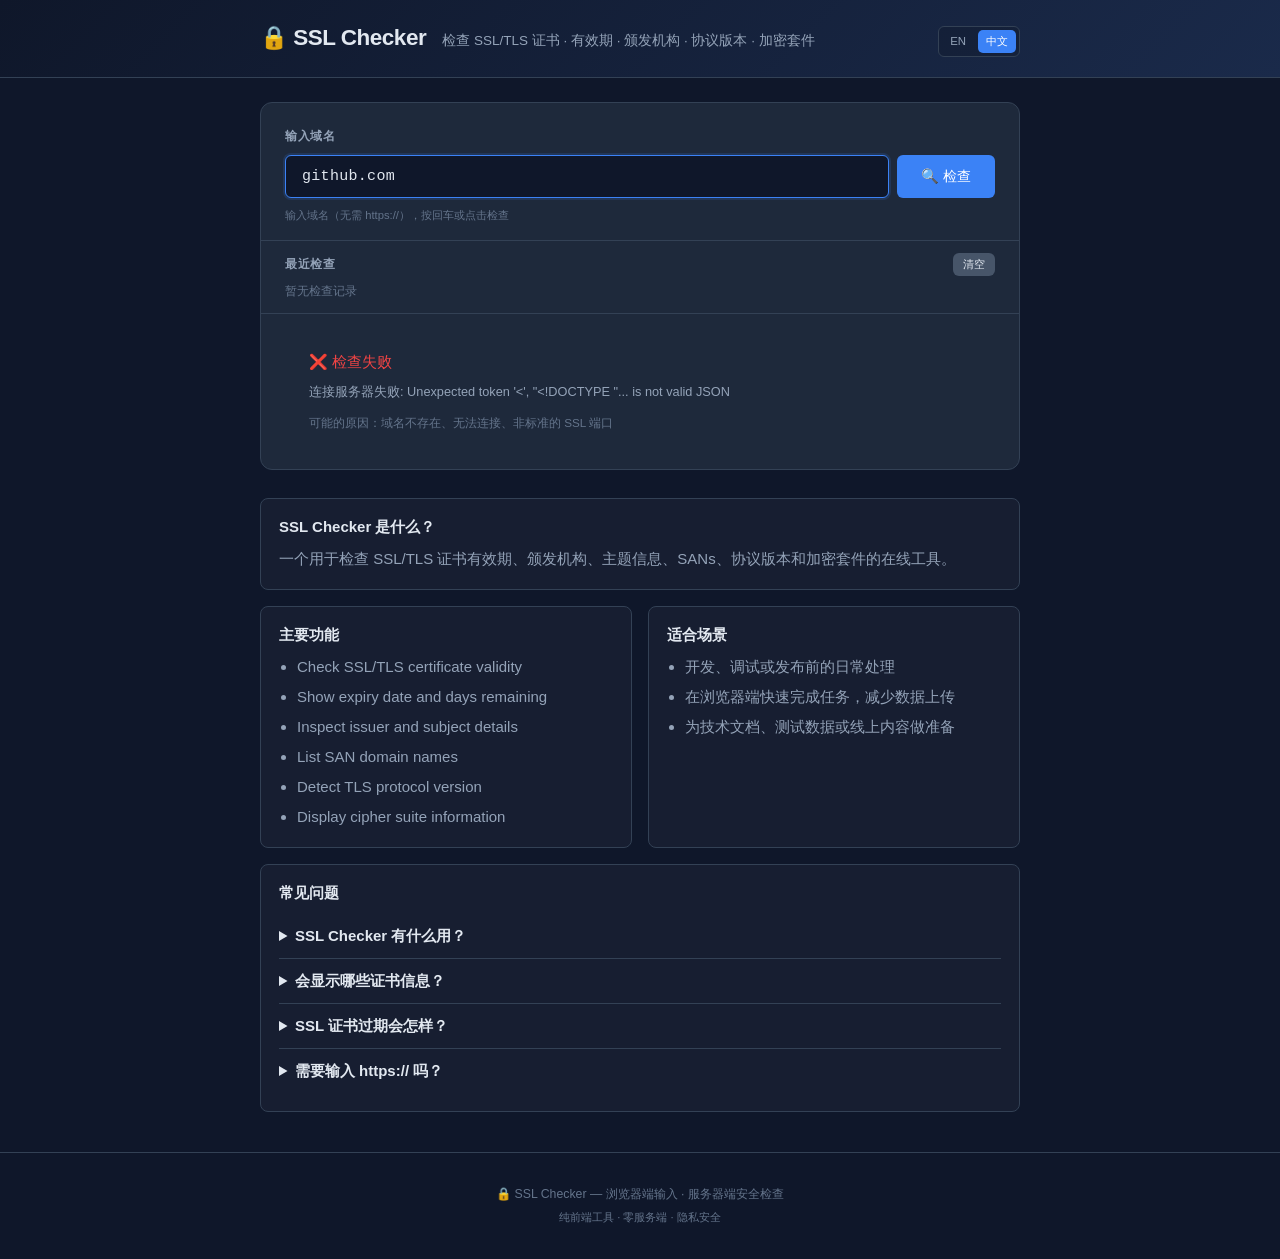
==== zh/index.html @ 9c256c3c "Fix Vercel static routing" ====
<!DOCTYPE html>
<html lang="zh-CN">
<head>
  <meta charset="UTF-8">
  <meta name="viewport" content="width=device-width, initial-scale=1.0">
  <title>SSL Checker - SSL证书检查在线工具 | 域名HTTPS证书验证</title>
  <meta name="description" content="免费在线SSL证书检查工具。检查域名SSL/TLS证书有效期、颁发机构、主题信息、SANs、协议版本、加密套件。浏览器端输入，服务器端安全检查。">
  <meta name="keywords" content="ssl checker, ssl certificate checker, tls check, https check, ssl证书检查, 证书有效期, 域名证书验证">
  <meta name="author" content="Dudu Tools">
  <meta name="robots" content="index, follow">
  <link rel="canonical" href="https://ssl-checker.vercel.app/zh/">
  <link rel="alternate" hreflang="en" href="https://ssl-checker.vercel.app/">
  <link rel="alternate" hreflang="zh-CN" href="https://ssl-checker.vercel.app/zh/">
  <link rel="alternate" hreflang="x-default" href="https://ssl-checker.vercel.app/">
<!-- Open Graph -->
  <meta property="og:type" content="website">
  <meta property="og:title" content="SSL Checker - SSL证书检查在线工具">
  <meta property="og:description" content="免费在线SSL证书检查工具。检查域名SSL/TLS证书有效期、颁发机构、SANs、协议版本。">
  <meta property="og:url" content="https://ssl-checker.vercel.app/zh/">
  <meta property="og:site_name" content="SSL Checker">
  <meta property="og:locale" content="zh_CN">

  <!-- Twitter Card -->
  <meta name="twitter:card" content="summary">
  <meta name="twitter:title" content="SSL Checker - SSL证书检查在线工具">
  <meta name="twitter:description" content="免费在线SSL证书检查工具。检查证书有效期、颁发机构、SANs、协议版本。">

<link rel="stylesheet" href="../css/style.css">
  <script type="application/ld+json">
{
  "@context": "https://schema.org",
  "@type": "WebApplication",
  "name": "SSL Checker",
  "description": "免费在线SSL证书检查工具。检查域名SSL/TLS证书有效期、颁发机构、主题信息、SANs、协议版本、加密套件。浏览器端输入，服务器端安全检查。",
  "url": "https://ssl-checker.vercel.app/zh/",
  "inLanguage": "zh-CN",
  "applicationCategory": "DeveloperApplication",
  "operatingSystem": "All",
  "browserRequirements": "Requires JavaScript",
  "isAccessibleForFree": true,
  "offers": {
    "@type": "Offer",
    "price": "0",
    "priceCurrency": "USD"
  },
  "featureList": [
    "Check SSL/TLS certificate validity",
    "Show expiry date and days remaining",
    "Inspect issuer and subject details",
    "List SAN domain names",
    "Detect TLS protocol version",
    "Display cipher suite information"
  ],
  "publisher": {
    "@type": "Organization",
    "name": "Dudu Tools"
  }
}
  </script>
  <script type="application/ld+json">
{
  "@context": "https://schema.org",
  "@type": "FAQPage",
  "inLanguage": "zh-CN",
  "mainEntity": [
    {
      "@type": "Question",
      "name": "SSL Checker 有什么用？",
      "acceptedAnswer": {
        "@type": "Answer",
        "text": "它可以检查证书是否有效、何时过期、由谁颁发以及覆盖哪些域名。"
      }
    },
    {
      "@type": "Question",
      "name": "会显示哪些证书信息？",
      "acceptedAnswer": {
        "@type": "Answer",
        "text": "可显示有效期、颁发机构、主题、SANs、TLS 协议、加密套件、签名算法、公钥位数和指纹等。"
      }
    },
    {
      "@type": "Question",
      "name": "SSL 证书过期会怎样？",
      "acceptedAnswer": {
        "@type": "Answer",
        "text": "浏览器会显示安全警告，用户可能无法正常访问网站，也会影响信任度。"
      }
    },
    {
      "@type": "Question",
      "name": "需要输入 https:// 吗？",
      "acceptedAnswer": {
        "@type": "Answer",
        "text": "不需要，输入 example.com 这样的域名即可。"
      }
    }
  ]
}
  </script>
</head>
<body>
  <header class="header">
    <div class="container">
      <div class="header-inner">
        <h1 class="logo">🔒 SSL Checker</h1>
        <p class="tagline">检查 SSL/TLS 证书 · 有效期 · 颁发机构 · 协议版本 · 加密套件</p>
        <nav class="language-switcher" aria-label="Language"><a class="" href="../" lang="en">EN</a><a class="active" href="./" lang="zh-CN">中文</a></nav>
      </div>
    </div>
  </header>

  <main class="main container">
    <div class="card">
      <!-- Input -->
      <div class="input-section">
        <label for="domain-input" class="input-label">输入域名</label>
        <div class="input-row">
          <input type="text" id="domain-input" class="domain-input" placeholder="example.com" spellcheck="false" value="github.com" autofocus>
          <button class="btn btn-primary btn-lg" onclick="checkSSL()">🔍 检查</button>
        </div>
        <div class="input-hint">输入域名（无需 https://），按回车或点击检查</div>
      </div>

      <!-- History -->
      <div class="history-section" id="history-section">
        <div class="history-header">
          <span>最近检查</span>
          <button class="btn btn-sm" onclick="clearHistory()">清空</button>
        </div>
        <div id="history-list" class="history-list"></div>
      </div>

      <!-- Loading -->
      <div id="loading-section" class="loading-section" style="display:none">
        <div class="spinner"></div>
        <p>正在检查 <span id="checking-domain" class="checking-domain"></span> 的 SSL 证书...</p>
        <p class="loading-hint">正在建立 TLS 连接 · 获取证书信息</p>
      </div>

      <!-- Result -->
      <div id="result-section" class="result-section" style="display:none"></div>
    </div>
    <section class="seo-content" aria-label="工具说明和常见问题">
      <div class="seo-block">
        <h2>SSL Checker 是什么？</h2>
        <p>一个用于检查 SSL/TLS 证书有效期、颁发机构、主题信息、SANs、协议版本和加密套件的在线工具。</p>
      </div>
      <div class="seo-grid">
        <div class="seo-block">
          <h2>主要功能</h2>
          <ul><li>Check SSL/TLS certificate validity</li><li>Show expiry date and days remaining</li><li>Inspect issuer and subject details</li><li>List SAN domain names</li><li>Detect TLS protocol version</li><li>Display cipher suite information</li></ul>
        </div>
        <div class="seo-block">
          <h2>适合场景</h2>
          <ul><li>开发、调试或发布前的日常处理</li><li>在浏览器端快速完成任务，减少数据上传</li><li>为技术文档、测试数据或线上内容做准备</li></ul>
        </div>
      </div>
      <div class="seo-block faq-list">
        <h2>常见问题</h2>
        <details><summary>SSL Checker 有什么用？</summary><p>它可以检查证书是否有效、何时过期、由谁颁发以及覆盖哪些域名。</p></details>
        <details><summary>会显示哪些证书信息？</summary><p>可显示有效期、颁发机构、主题、SANs、TLS 协议、加密套件、签名算法、公钥位数和指纹等。</p></details>
        <details><summary>SSL 证书过期会怎样？</summary><p>浏览器会显示安全警告，用户可能无法正常访问网站，也会影响信任度。</p></details>
        <details><summary>需要输入 https:// 吗？</summary><p>不需要，输入 example.com 这样的域名即可。</p></details>
      </div>
    </section>
  </main>

  <footer class="footer">
    <div class="container">
      <p>🔒 SSL Checker — 浏览器端输入 · 服务器端安全检查</p>
      <p class="footer-small">纯前端工具 · 零服务端 · 隐私安全</p>
    </div>
  </footer>

  <script src="../js/app.js"></script>
</body>
</html>
---- css/style.css ----
*,*::before,*::after{box-sizing:border-box;margin:0;padding:0}
:root{--bg:#0f172a;--bg-card:#1e293b;--bg-input:#0f172a;--border:#334155;--border-focus:#3b82f6;--text:#e2e8f0;--text-muted:#94a3b8;--text-dim:#64748b;--primary:#3b82f6;--primary-hover:#2563eb;--secondary:#475569;--secondary-hover:#64748b;--success:#22c55e;--error:#ef4444;--warning:#f59e0b;--radius:12px;--radius-sm:8px;--radius-xs:6px;--font-mono:'SF Mono','Fira Code','Cascadia Code','JetBrains Mono',monospace;--font-ui:-apple-system,BlinkMacSystemFont,'Segoe UI',Roboto,sans-serif}
html{font-size:15px}
body{font-family:var(--font-ui);background:var(--bg);color:var(--text);min-height:100vh;line-height:1.6}
.container{max-width:800px;margin:0 auto;padding:0 20px}

.header{border-bottom:1px solid var(--border);padding:20px 0;background:linear-gradient(135deg,#0f172a 0%,#1a2a4a 100%)}
.header-inner{display:flex;align-items:baseline;gap:16px;flex-wrap:wrap}
.logo{font-size:1.5rem;font-weight:700;color:var(--text);letter-spacing:-.5px}
.tagline{color:var(--text-muted);font-size:.9rem}

.card{margin-top:24px;background:var(--bg-card);border:1px solid var(--border);border-radius:var(--radius);overflow:hidden}

/* Input */
.input-section{padding:24px 24px 16px;display:flex;flex-direction:column;gap:8px;border-bottom:1px solid var(--border)}
.input-label{font-size:.82rem;font-weight:600;color:var(--text-muted);text-transform:uppercase;letter-spacing:.5px}
.input-row{display:flex;gap:8px}
.domain-input{flex:1;padding:12px 16px;background:var(--bg-input);color:var(--text);border:1px solid var(--border);border-radius:var(--radius-xs);font-family:var(--font-mono);font-size:1rem;outline:none;transition:border-color .15s;letter-spacing:.3px}
.domain-input:focus{border-color:var(--border-focus);box-shadow:0 0 0 2px rgba(59,130,246,.15)}
.domain-input::placeholder{color:var(--text-dim);letter-spacing:0}
.input-hint{font-size:.75rem;color:var(--text-dim)}

/* History */
.history-section{padding:12px 24px;border-bottom:1px solid var(--border)}
.history-header{display:flex;justify-content:space-between;align-items:center;font-size:.78rem;color:var(--text-muted);font-weight:600;text-transform:uppercase;letter-spacing:.5px;margin-bottom:6px}
.history-list{display:flex;flex-wrap:wrap;gap:6px}
.history-item{padding:4px 12px;border:1px solid var(--border);border-radius:16px;font-size:.78rem;color:var(--text);cursor:pointer;transition:all .12s;font-family:var(--font-mono)}
.history-item:hover{border-color:var(--primary);color:var(--primary);background:rgba(59,130,246,.08)}

/* Loading */
.loading-section{padding:40px 24px;text-align:center}
.spinner{width:32px;height:32px;border:3px solid var(--border);border-top-color:var(--primary);border-radius:50%;animation:spin .8s linear infinite;margin:0 auto 16px}
@keyframes spin{to{transform:rotate(360deg)}}
.checking-domain{color:var(--primary);font-family:var(--font-mono);font-weight:600}
.loading-hint{font-size:.78rem;color:var(--text-dim);margin-top:4px}

/* Result */
.result-section{padding:20px 24px;display:flex;flex-direction:column;gap:16px}

.result-header{display:flex;align-items:center;gap:12px;flex-wrap:wrap;padding-bottom:12px;border-bottom:1px solid var(--border)}
.status-badge{padding:6px 16px;border-radius:20px;font-size:.85rem;font-weight:600}
.valid-badge{background:rgba(34,197,94,.15);color:var(--success);border:1px solid rgba(34,197,94,.3)}
.expired-badge{background:rgba(239,68,68,.15);color:var(--error);border:1px solid rgba(239,68,68,.3)}
.warning-badge{background:rgba(245,158,11,.15);color:var(--warning);border:1px solid rgba(245,158,11,.3)}
.error-badge{background:rgba(239,68,68,.1);color:var(--error);border:1px solid rgba(239,68,68,.2)}
.domain-display{font-family:var(--font-mono);font-size:1.1rem;font-weight:600}
.response-time{font-size:.78rem;color:var(--text-dim);margin-left:auto}

.detail-grid{display:grid;grid-template-columns:1fr 1fr;gap:6px}
@media(max-width:600px){.detail-grid{grid-template-columns:1fr}}
.detail-item{display:flex;flex-direction:column;padding:8px 12px;background:var(--bg-input);border:1px solid var(--border);border-radius:var(--radius-xs)}
.detail-label{font-size:.7rem;color:var(--text-dim);text-transform:uppercase;letter-spacing:.5px;margin-bottom:2px}
.detail-value{font-family:var(--font-mono);font-size:.82rem;color:var(--text);word-break:break-all}
.detail-value.expired{color:var(--error)}

.section-title{font-size:.82rem;font-weight:600;color:var(--text-muted);text-transform:uppercase;letter-spacing:.5px;margin-bottom:8px;padding-top:4px}

.san-list{display:flex;flex-wrap:wrap;gap:4px}
.san-tag{padding:2px 10px;border:1px solid var(--border);border-radius:12px;font-family:var(--font-mono);font-size:.75rem;color:var(--text-muted);background:var(--bg-input)}

.error-section{padding:16px 24px;color:var(--error);font-size:.9rem}

/* Buttons */
.btn{display:inline-flex;align-items:center;gap:6px;padding:7px 14px;border:none;border-radius:var(--radius-xs);font-size:.82rem;font-family:var(--font-ui);font-weight:500;cursor:pointer;transition:all .15s;white-space:nowrap}
.btn-primary{background:var(--primary);color:#fff}
.btn-primary:hover{background:var(--primary-hover)}
.btn-lg{padding:12px 24px;font-size:.95rem}
.btn-sm{padding:4px 10px;font-size:.76rem;background:var(--secondary);color:#e2e8f0}
.btn-sm:hover{background:var(--secondary-hover)}

/* Toast */
.toast{position:fixed;bottom:24px;left:50%;transform:translateX(-50%);padding:10px 24px;border-radius:var(--radius);background:var(--bg-card);border:1px solid var(--border);color:var(--text);font-size:.85rem;box-shadow:0 4px 20px rgba(0,0,0,.3);z-index:100;animation:toastIn .3s ease}
@keyframes toastIn{from{opacity:0;transform:translateX(-50%) translateY(10px)}to{opacity:1;transform:translateX(-50%) translateY(0)}}

.footer{text-align:center;padding:32px 0;margin-top:40px;border-top:1px solid var(--border);color:var(--text-dim);font-size:.82rem}
.footer-small{margin-top:4px;font-size:.75rem}
/* === SEO / GEO Content === */
.language-switcher { margin-left: auto; display: inline-flex; gap: 4px; padding: 3px; border: 1px solid var(--border); border-radius: var(--radius-xs); background: rgba(15,23,42,0.35); }
.language-switcher a { color: var(--text-muted); text-decoration: none; font-size: 0.76rem; line-height: 1; padding: 6px 8px; border-radius: 5px; }
.language-switcher a:hover, .language-switcher a.active { color: #fff; background: var(--primary); }
.seo-content { margin-top: 28px; display: flex; flex-direction: column; gap: 16px; color: var(--text-muted); }
.seo-grid { display: grid; grid-template-columns: repeat(2, minmax(0, 1fr)); gap: 16px; }
.seo-block { background: rgba(255,255,255,0.03); border: 1px solid var(--border); border-radius: var(--radius-sm); padding: 18px; }
.seo-block h2 { color: var(--text); font-size: 1rem; line-height: 1.35; margin: 0 0 10px; letter-spacing: 0; }
.seo-block p { margin: 0; }
.seo-block ul { margin: 0; padding-left: 18px; }
.seo-block li + li { margin-top: 6px; }
.faq-list details { border-top: 1px solid var(--border); padding: 10px 0; }
.faq-list details:first-of-type { border-top: 0; }
.faq-list summary { color: var(--text); cursor: pointer; font-weight: 600; }
.faq-list details p { margin-top: 8px; }
@media (max-width: 720px) { .language-switcher { margin-left: 0; } .seo-grid { grid-template-columns: 1fr; } }
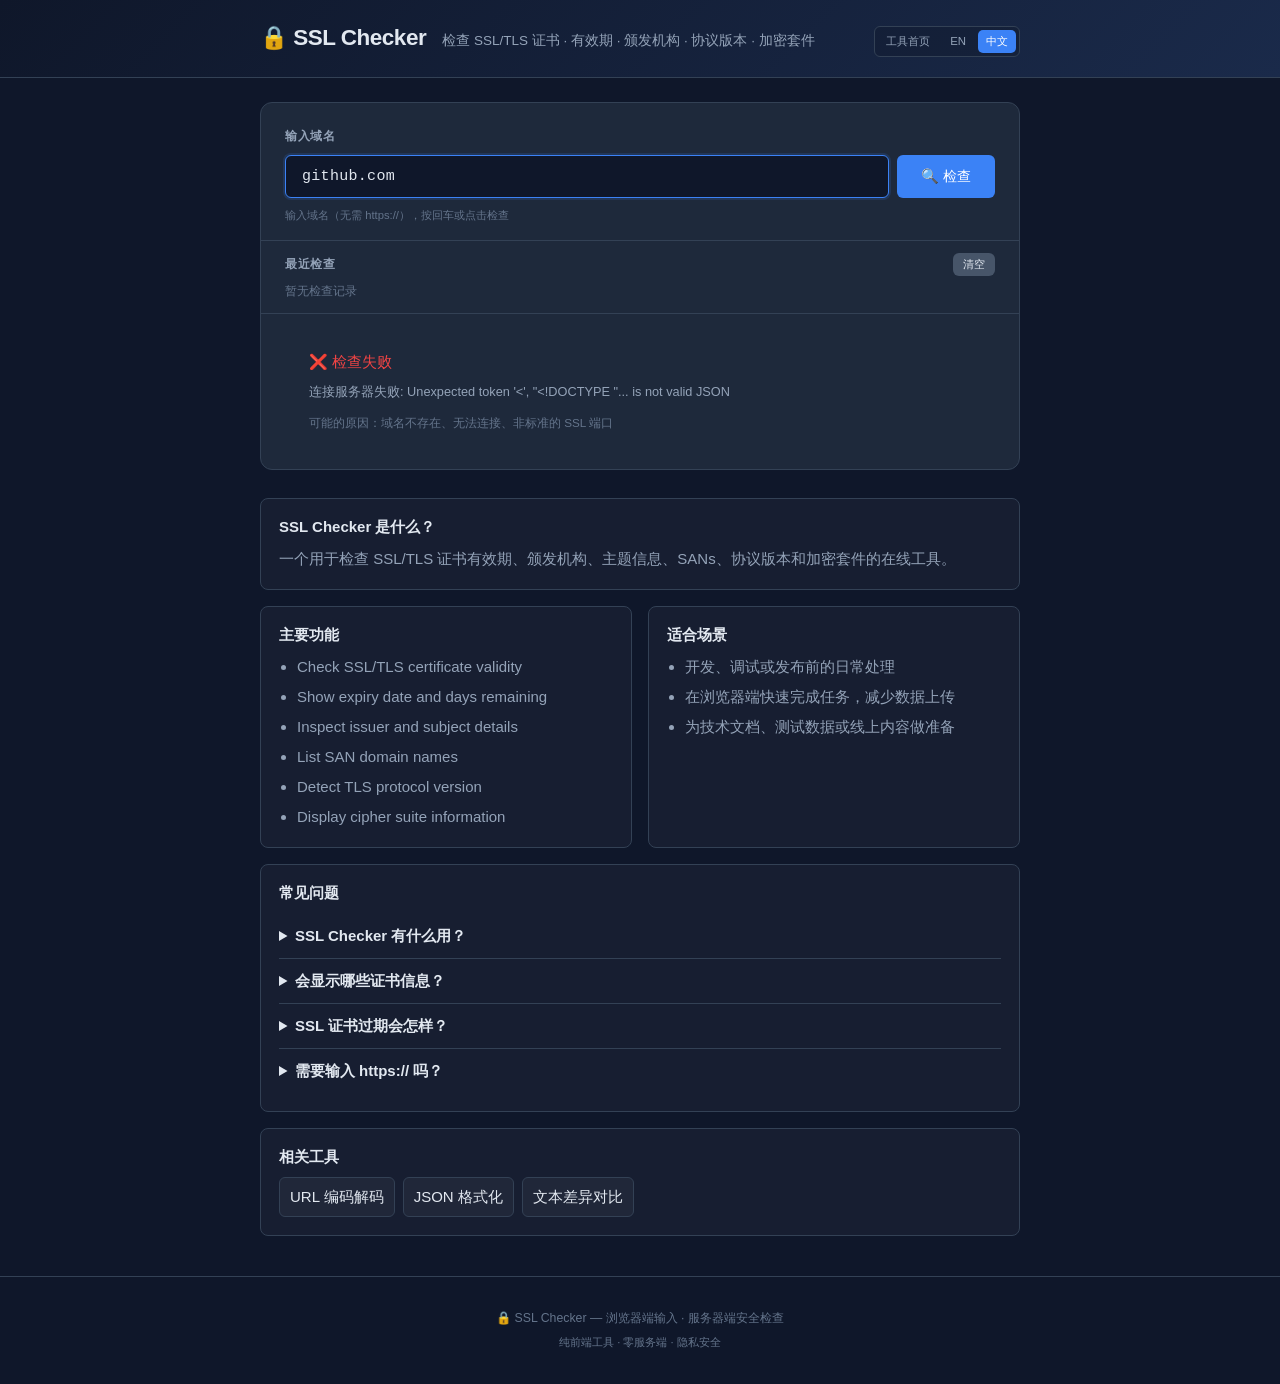
==== commit bd4a408a: "Improve SEO metadata and internal links" ====
--- a/zh/index.html
+++ b/zh/index.html
@@ -6,17 +6,17 @@
   <title>SSL Checker - SSL证书检查在线工具 | 域名HTTPS证书验证</title>
   <meta name="description" content="免费在线SSL证书检查工具。检查域名SSL/TLS证书有效期、颁发机构、主题信息、SANs、协议版本、加密套件。浏览器端输入，服务器端安全检查。">
   <meta name="keywords" content="ssl checker, ssl certificate checker, tls check, https check, ssl证书检查, 证书有效期, 域名证书验证">
-  <meta name="author" content="Dudu Tools">
+  <meta name="author" content="ToolkitBox">
   <meta name="robots" content="index, follow">
-  <link rel="canonical" href="https://ssl-checker.vercel.app/zh/">
-  <link rel="alternate" hreflang="en" href="https://ssl-checker.vercel.app/">
-  <link rel="alternate" hreflang="zh-CN" href="https://ssl-checker.vercel.app/zh/">
-  <link rel="alternate" hreflang="x-default" href="https://ssl-checker.vercel.app/">
+  <link rel="canonical" href="https://ssl.toolkitbox.org/zh/">
+  <link rel="alternate" hreflang="en" href="https://ssl.toolkitbox.org/">
+  <link rel="alternate" hreflang="zh-CN" href="https://ssl.toolkitbox.org/zh/">
+  <link rel="alternate" hreflang="x-default" href="https://ssl.toolkitbox.org/">
 <!-- Open Graph -->
   <meta property="og:type" content="website">
   <meta property="og:title" content="SSL Checker - SSL证书检查在线工具">
   <meta property="og:description" content="免费在线SSL证书检查工具。检查域名SSL/TLS证书有效期、颁发机构、SANs、协议版本。">
-  <meta property="og:url" content="https://ssl-checker.vercel.app/zh/">
+  <meta property="og:url" content="https://ssl.toolkitbox.org/zh/">
   <meta property="og:site_name" content="SSL Checker">
   <meta property="og:locale" content="zh_CN">
 
@@ -29,10 +29,10 @@
   <script type="application/ld+json">
 {
   "@context": "https://schema.org",
-  "@type": "WebApplication",
+  "@type": "SoftwareApplication",
   "name": "SSL Checker",
   "description": "免费在线SSL证书检查工具。检查域名SSL/TLS证书有效期、颁发机构、主题信息、SANs、协议版本、加密套件。浏览器端输入，服务器端安全检查。",
-  "url": "https://ssl-checker.vercel.app/zh/",
+  "url": "https://ssl.toolkitbox.org/zh/",
   "inLanguage": "zh-CN",
   "applicationCategory": "DeveloperApplication",
   "operatingSystem": "All",
@@ -53,7 +53,7 @@
   ],
   "publisher": {
     "@type": "Organization",
-    "name": "Dudu Tools"
+    "name": "ToolkitBox"
   }
 }
   </script>
@@ -105,7 +105,7 @@
       <div class="header-inner">
         <h1 class="logo">🔒 SSL Checker</h1>
         <p class="tagline">检查 SSL/TLS 证书 · 有效期 · 颁发机构 · 协议版本 · 加密套件</p>
-        <nav class="language-switcher" aria-label="Language"><a class="" href="../" lang="en">EN</a><a class="active" href="./" lang="zh-CN">中文</a></nav>
+        <nav class="language-switcher" aria-label="Language"><a class="home-link" href="https://toolkitbox.org/zh/">工具首页</a><a class="" href="../" lang="en">EN</a><a class="active" href="./" lang="zh-CN">中文</a></nav>
       </div>
     </div>
   </header>
@@ -163,6 +163,10 @@
         <details><summary>SSL 证书过期会怎样？</summary><p>浏览器会显示安全警告，用户可能无法正常访问网站，也会影响信任度。</p></details>
         <details><summary>需要输入 https:// 吗？</summary><p>不需要，输入 example.com 这样的域名即可。</p></details>
       </div>
+      <div class="seo-block related-tools">
+        <h2>相关工具</h2>
+        <div class="related-links"><a href="https://url.toolkitbox.org/zh/">URL 编码解码</a><a href="https://json.toolkitbox.org/zh/">JSON 格式化</a><a href="https://diff.toolkitbox.org/zh/">文本差异对比</a></div>
+      </div>
     </section>
   </main>
 
--- a/css/style.css
+++ b/css/style.css
@@ -90,3 +90,6 @@
 .faq-list summary { color: var(--text); cursor: pointer; font-weight: 600; }
 .faq-list details p { margin-top: 8px; }
 @media (max-width: 720px) { .language-switcher { margin-left: 0; } .seo-grid { grid-template-columns: 1fr; } }
+.related-links { display: flex; flex-wrap: wrap; gap: 8px; margin-top: 10px; }
+.related-links a { color: var(--text); text-decoration: none; border: 1px solid var(--border); border-radius: var(--radius-xs); padding: 7px 10px; background: rgba(255,255,255,0.04); }
+.related-links a:hover { border-color: var(--primary); color: #fff; }
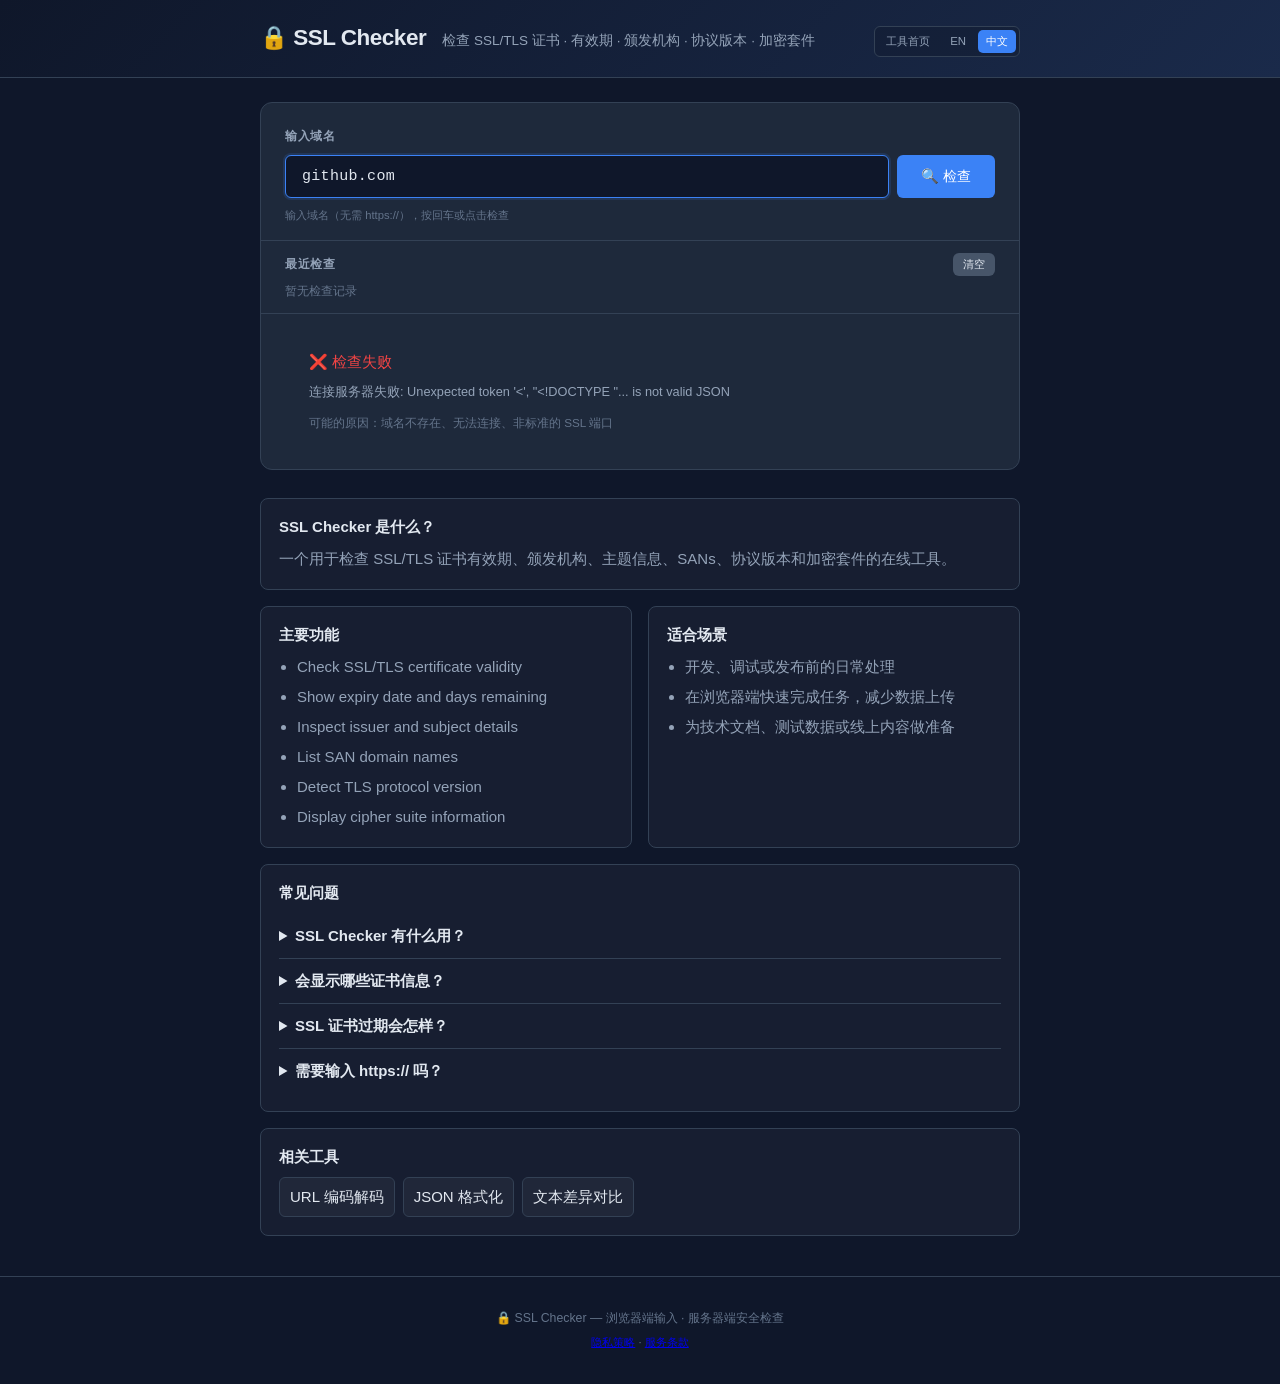
==== commit 3d7f0c09: "Add ads.txt and policy footer links" ====
--- a/zh/index.html
+++ b/zh/index.html
@@ -98,6 +98,8 @@
   ]
 }
   </script>
+  <script async src="https://pagead2.googlesyndication.com/pagead/js/adsbygoogle.js?client=ca-pub-5333037258750046"
+     crossorigin="anonymous"></script>
 </head>
 <body>
   <header class="header">
@@ -173,7 +175,7 @@
   <footer class="footer">
     <div class="container">
       <p>🔒 SSL Checker — 浏览器端输入 · 服务器端安全检查</p>
-      <p class="footer-small">纯前端工具 · 零服务端 · 隐私安全</p>
+      <p class="footer-small"><a href="https://toolkitbox.org/zh/privacy/">隐私策略</a> · <a href="https://toolkitbox.org/zh/terms/">服务条款</a></p>
     </div>
   </footer>
 
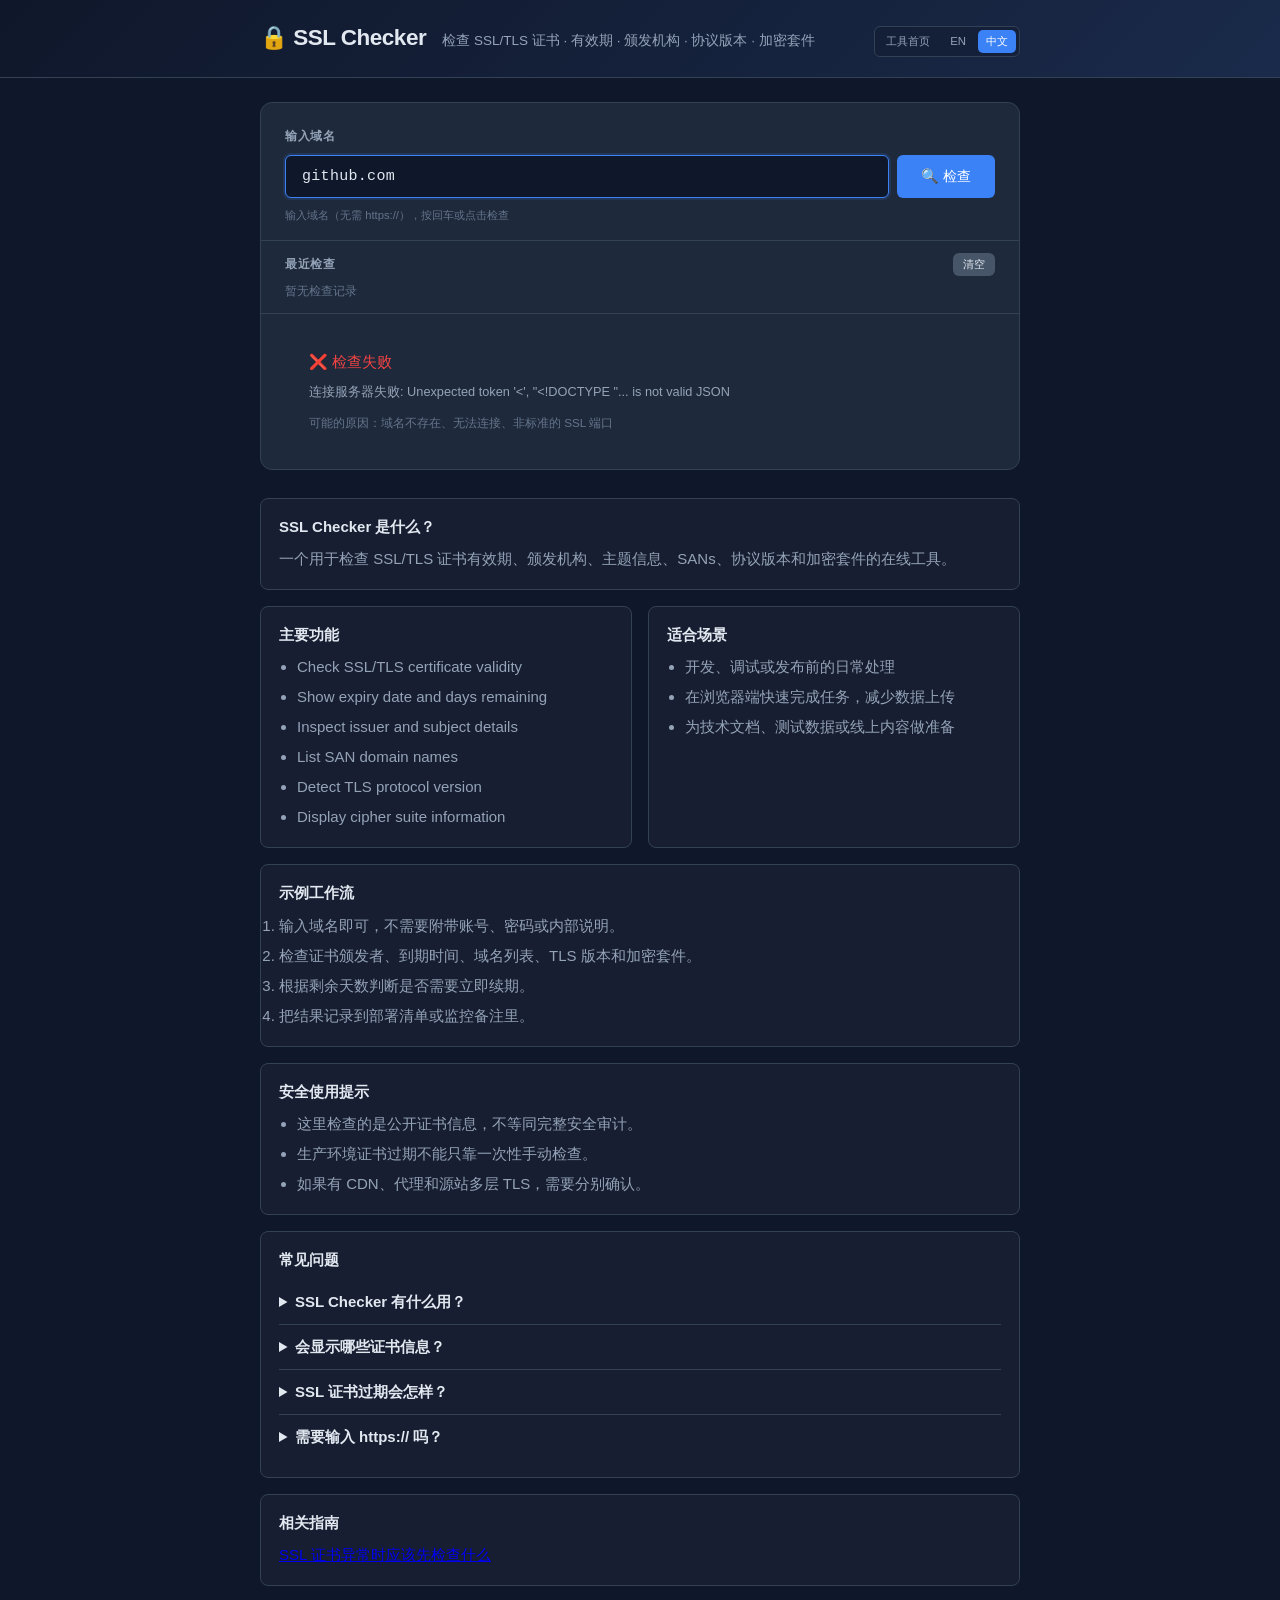
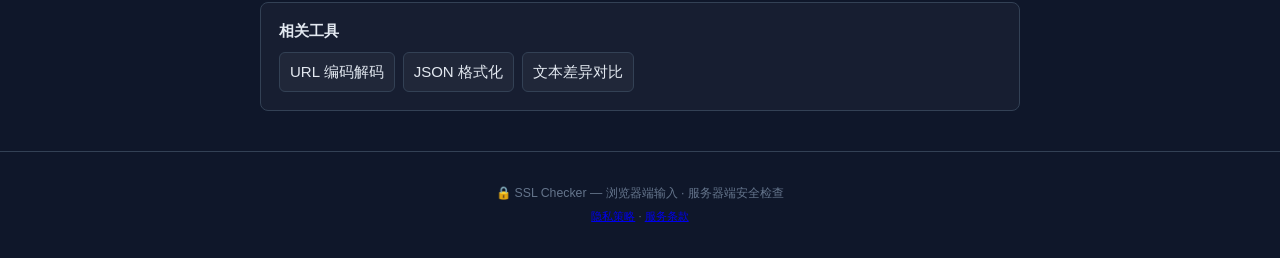
==== commit 2c63a3b5: "Improve tool SEO, social previews, and mobile layout" ====
--- a/zh/index.html
+++ b/zh/index.html
@@ -18,10 +18,15 @@
   <meta property="og:description" content="免费在线SSL证书检查工具。检查域名SSL/TLS证书有效期、颁发机构、SANs、协议版本。">
   <meta property="og:url" content="https://ssl.toolkitbox.org/zh/">
   <meta property="og:site_name" content="SSL Checker">
+  <meta property="og:image" content="https://ssl.toolkitbox.org/og.png">
+  <meta property="og:image:width" content="1200">
+  <meta property="og:image:height" content="630">
+  <meta property="og:image:alt" content="SSL Checker - SSL证书检查在线工具">
   <meta property="og:locale" content="zh_CN">
 
   <!-- Twitter Card -->
-  <meta name="twitter:card" content="summary">
+  <meta name="twitter:card" content="summary_large_image">
+  <meta name="twitter:image" content="https://ssl.toolkitbox.org/og.png">
   <meta name="twitter:title" content="SSL Checker - SSL证书检查在线工具">
   <meta name="twitter:description" content="免费在线SSL证书检查工具。检查证书有效期、颁发机构、SANs、协议版本。">
 
@@ -98,6 +103,27 @@
   ]
 }
   </script>
+  <script type="application/ld+json">
+{
+  "@context": "https://schema.org",
+  "@type": "BreadcrumbList",
+  "inLanguage": "zh-CN",
+  "itemListElement": [
+    {
+      "@type": "ListItem",
+      "position": 1,
+      "name": "ToolkitBox",
+      "item": "https://toolkitbox.org/zh/"
+    },
+    {
+      "@type": "ListItem",
+      "position": 2,
+      "name": "SSL Checker",
+      "item": "https://ssl.toolkitbox.org/zh/"
+    }
+  ]
+}
+  </script>
   <script async src="https://pagead2.googlesyndication.com/pagead/js/adsbygoogle.js?client=ca-pub-5333037258750046"
      crossorigin="anonymous"></script>
 </head>
@@ -158,6 +184,25 @@
           <ul><li>开发、调试或发布前的日常处理</li><li>在浏览器端快速完成任务，减少数据上传</li><li>为技术文档、测试数据或线上内容做准备</li></ul>
         </div>
       </div>
+      <div class="seo-block example-workflow">
+        <h2>示例工作流</h2>
+        <ol>
+          <li>输入域名即可，不需要附带账号、密码或内部说明。</li>
+          <li>检查证书颁发者、到期时间、域名列表、TLS 版本和加密套件。</li>
+          <li>根据剩余天数判断是否需要立即续期。</li>
+          <li>把结果记录到部署清单或监控备注里。</li>
+        </ol>
+      </div>
+
+      <div class="seo-block safe-use">
+        <h2>安全使用提示</h2>
+        <ul>
+          <li>这里检查的是公开证书信息，不等同完整安全审计。</li>
+          <li>生产环境证书过期不能只靠一次性手动检查。</li>
+          <li>如果有 CDN、代理和源站多层 TLS，需要分别确认。</li>
+        </ul>
+      </div>
+
       <div class="seo-block faq-list">
         <h2>常见问题</h2>
         <details><summary>SSL Checker 有什么用？</summary><p>它可以检查证书是否有效、何时过期、由谁颁发以及覆盖哪些域名。</p></details>
@@ -165,6 +210,10 @@
         <details><summary>SSL 证书过期会怎样？</summary><p>浏览器会显示安全警告，用户可能无法正常访问网站，也会影响信任度。</p></details>
         <details><summary>需要输入 https:// 吗？</summary><p>不需要，输入 example.com 这样的域名即可。</p></details>
       </div>
+      <div class="seo-block related-guides">
+        <h2>相关指南</h2>
+        <p><a href="https://toolkitbox.org/zh/guides/ssl-certificate-checking/">SSL 证书异常时应该先检查什么</a></p>
+      </div>
       <div class="seo-block related-tools">
         <h2>相关工具</h2>
         <div class="related-links"><a href="https://url.toolkitbox.org/zh/">URL 编码解码</a><a href="https://json.toolkitbox.org/zh/">JSON 格式化</a><a href="https://diff.toolkitbox.org/zh/">文本差异对比</a></div>
--- a/css/style.css
+++ b/css/style.css
@@ -93,3 +93,30 @@
 .related-links { display: flex; flex-wrap: wrap; gap: 8px; margin-top: 10px; }
 .related-links a { color: var(--text); text-decoration: none; border: 1px solid var(--border); border-radius: var(--radius-xs); padding: 7px 10px; background: rgba(255,255,255,0.04); }
 .related-links a:hover { border-color: var(--primary); color: #fff; }
+
+
+/* === Mobile ad-safety and overflow guard === */
+html, body { max-width: 100%; overflow-x: hidden; }
+.container, .card, .tool-layout, .result-area, .seo-content { min-width: 0; }
+.tabs, .section-tabs { max-width: 100%; overflow-x: auto; -webkit-overflow-scrolling: touch; scrollbar-width: thin; }
+.tab, .section-tab { flex: 0 0 auto; }
+.code-editor, textarea, input, select { max-width: 100%; }
+.editor-header, .editor-actions, .controls, .control-group, .input-row, .action-bar { min-width: 0; }
+@media (max-width: 560px) {
+  .container { width: 100%; padding-left: 12px; padding-right: 12px; }
+  .header { padding: 16px 0; }
+  .header-inner { align-items: flex-start; gap: 8px; }
+  .logo { font-size: 1.28rem; }
+  .tagline { width: 100%; overflow-wrap: anywhere; }
+  .tabs { margin-left: -12px; margin-right: -12px; padding-left: 12px; padding-right: 12px; border-radius: 0; }
+  .tool-layout, .card { border-radius: var(--radius-sm); }
+  .tool-layout, .input-section, .result-section, .upload-section, .result-area { padding: 14px; }
+  .editor-header, .controls, .input-row, .action-bar { flex-wrap: wrap; }
+  .editor-actions { width: 100%; flex-wrap: wrap; justify-content: flex-start; }
+  .editor-actions .btn-sm { flex: 1 1 auto; justify-content: center; }
+  .btn { justify-content: center; }
+  .domain-input { min-width: 0; width: 100%; }
+  .input-row .btn, .action-bar .btn { flex: 1 1 auto; }
+  .code-editor { min-height: 220px; }
+  .toast { width: calc(100vw - 32px); text-align: center; }
+}
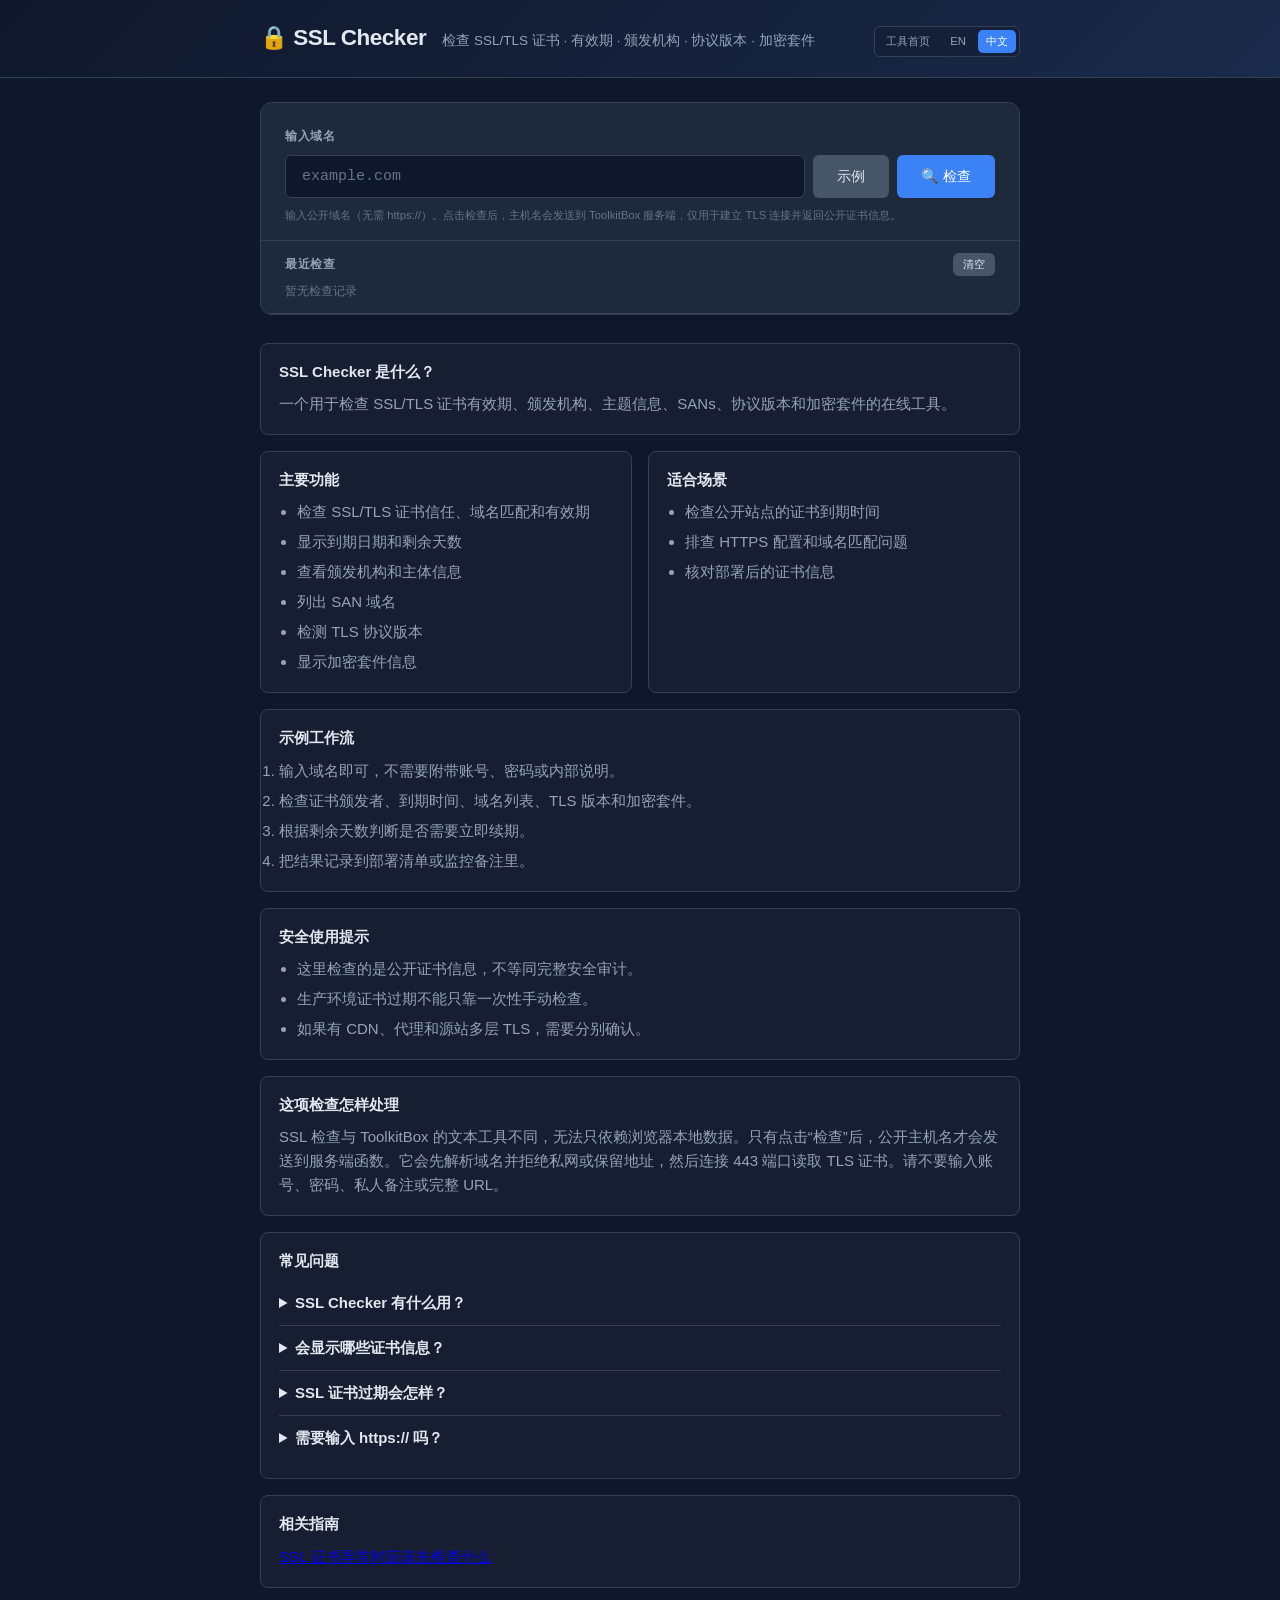
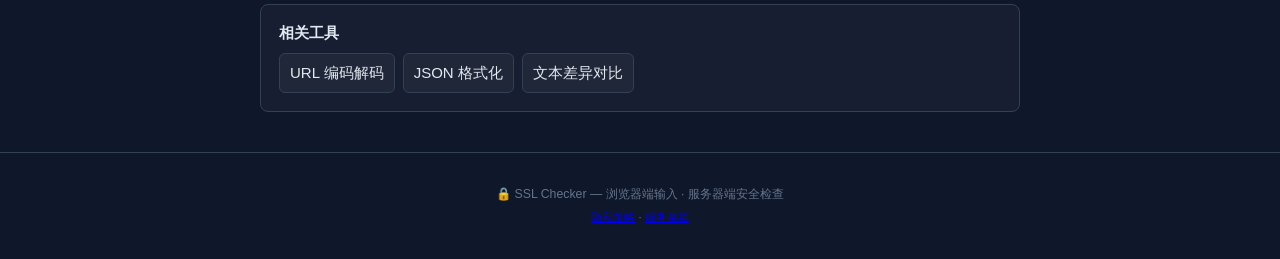
==== commit a8623889: "Restore SSL API routing and verify certificate trust safely" ====
--- a/zh/index.html
+++ b/zh/index.html
@@ -144,10 +144,11 @@
       <div class="input-section">
         <label for="domain-input" class="input-label">输入域名</label>
         <div class="input-row">
-          <input type="text" id="domain-input" class="domain-input" placeholder="example.com" spellcheck="false" value="github.com" autofocus>
+          <input type="text" id="domain-input" class="domain-input" placeholder="example.com" spellcheck="false" autocomplete="off" autocapitalize="none" maxlength="253" aria-describedby="input-hint">
+          <button class="btn btn-secondary btn-lg" type="button" onclick="loadExample()">示例</button>
           <button class="btn btn-primary btn-lg" onclick="checkSSL()">🔍 检查</button>
         </div>
-        <div class="input-hint">输入域名（无需 https://），按回车或点击检查</div>
+        <div class="input-hint" id="input-hint">输入公开域名（无需 https://）。点击检查后，主机名会发送到 ToolkitBox 服务端，仅用于建立 TLS 连接并返回公开证书信息。</div>
       </div>
 
       <!-- History -->
@@ -160,14 +161,14 @@
       </div>
 
       <!-- Loading -->
-      <div id="loading-section" class="loading-section" style="display:none">
+      <div id="loading-section" class="loading-section" style="display:none" role="status">
         <div class="spinner"></div>
         <p>正在检查 <span id="checking-domain" class="checking-domain"></span> 的 SSL 证书...</p>
         <p class="loading-hint">正在建立 TLS 连接 · 获取证书信息</p>
       </div>
 
       <!-- Result -->
-      <div id="result-section" class="result-section" style="display:none"></div>
+      <div id="result-section" class="result-section" style="display:none" aria-live="polite"></div>
     </div>
     <section class="seo-content" aria-label="工具说明和常见问题">
       <div class="seo-block">
@@ -177,11 +178,11 @@
       <div class="seo-grid">
         <div class="seo-block">
           <h2>主要功能</h2>
-          <ul><li>Check SSL/TLS certificate validity</li><li>Show expiry date and days remaining</li><li>Inspect issuer and subject details</li><li>List SAN domain names</li><li>Detect TLS protocol version</li><li>Display cipher suite information</li></ul>
+          <ul><li>检查 SSL/TLS 证书信任、域名匹配和有效期</li><li>显示到期日期和剩余天数</li><li>查看颁发机构和主体信息</li><li>列出 SAN 域名</li><li>检测 TLS 协议版本</li><li>显示加密套件信息</li></ul>
         </div>
         <div class="seo-block">
           <h2>适合场景</h2>
-          <ul><li>开发、调试或发布前的日常处理</li><li>在浏览器端快速完成任务，减少数据上传</li><li>为技术文档、测试数据或线上内容做准备</li></ul>
+          <ul><li>检查公开站点的证书到期时间</li><li>排查 HTTPS 配置和域名匹配问题</li><li>核对部署后的证书信息</li></ul>
         </div>
       </div>
       <div class="seo-block example-workflow">
@@ -202,6 +203,10 @@
           <li>如果有 CDN、代理和源站多层 TLS，需要分别确认。</li>
         </ul>
       </div>
+      <div class="seo-block">
+        <h2>这项检查怎样处理</h2>
+        <p>SSL 检查与 ToolkitBox 的文本工具不同，无法只依赖浏览器本地数据。只有点击“检查”后，公开主机名才会发送到服务端函数。它会先解析域名并拒绝私网或保留地址，然后连接 443 端口读取 TLS 证书。请不要输入账号、密码、私人备注或完整 URL。</p>
+      </div>
 
       <div class="seo-block faq-list">
         <h2>常见问题</h2>
--- a/css/style.css
+++ b/css/style.css
@@ -15,6 +15,7 @@
 .input-section{padding:24px 24px 16px;display:flex;flex-direction:column;gap:8px;border-bottom:1px solid var(--border)}
 .input-label{font-size:.82rem;font-weight:600;color:var(--text-muted);text-transform:uppercase;letter-spacing:.5px}
 .input-row{display:flex;gap:8px}
+.domain-input{min-width:0}
 .domain-input{flex:1;padding:12px 16px;background:var(--bg-input);color:var(--text);border:1px solid var(--border);border-radius:var(--radius-xs);font-family:var(--font-mono);font-size:1rem;outline:none;transition:border-color .15s;letter-spacing:.3px}
 .domain-input:focus{border-color:var(--border-focus);box-shadow:0 0 0 2px rgba(59,130,246,.15)}
 .domain-input::placeholder{color:var(--text-dim);letter-spacing:0}
@@ -24,8 +25,9 @@
 .history-section{padding:12px 24px;border-bottom:1px solid var(--border)}
 .history-header{display:flex;justify-content:space-between;align-items:center;font-size:.78rem;color:var(--text-muted);font-weight:600;text-transform:uppercase;letter-spacing:.5px;margin-bottom:6px}
 .history-list{display:flex;flex-wrap:wrap;gap:6px}
-.history-item{padding:4px 12px;border:1px solid var(--border);border-radius:16px;font-size:.78rem;color:var(--text);cursor:pointer;transition:all .12s;font-family:var(--font-mono)}
+.history-item{appearance:none;padding:4px 12px;border:1px solid var(--border);border-radius:16px;background:var(--bg-input);font-size:.78rem;color:var(--text);cursor:pointer;transition:all .12s;font-family:var(--font-mono)}
 .history-item:hover{border-color:var(--primary);color:var(--primary);background:rgba(59,130,246,.08)}
+.history-item,.domain-display,.checking-domain,.san-tag{max-width:100%;overflow-wrap:anywhere}
 
 /* Loading */
 .loading-section{padding:40px 24px;text-align:center}
@@ -46,7 +48,7 @@
 .domain-display{font-family:var(--font-mono);font-size:1.1rem;font-weight:600}
 .response-time{font-size:.78rem;color:var(--text-dim);margin-left:auto}
 
-.detail-grid{display:grid;grid-template-columns:1fr 1fr;gap:6px}
+.detail-grid{display:grid;grid-template-columns:minmax(0,1fr) minmax(0,1fr);gap:6px}
 @media(max-width:600px){.detail-grid{grid-template-columns:1fr}}
 .detail-item{display:flex;flex-direction:column;padding:8px 12px;background:var(--bg-input);border:1px solid var(--border);border-radius:var(--radius-xs)}
 .detail-label{font-size:.7rem;color:var(--text-dim);text-transform:uppercase;letter-spacing:.5px;margin-bottom:2px}
@@ -64,6 +66,8 @@
 .btn{display:inline-flex;align-items:center;gap:6px;padding:7px 14px;border:none;border-radius:var(--radius-xs);font-size:.82rem;font-family:var(--font-ui);font-weight:500;cursor:pointer;transition:all .15s;white-space:nowrap}
 .btn-primary{background:var(--primary);color:#fff}
 .btn-primary:hover{background:var(--primary-hover)}
+.btn-secondary{background:var(--secondary);color:var(--text)}
+.btn-secondary:hover{background:var(--secondary-hover)}
 .btn-lg{padding:12px 24px;font-size:.95rem}
 .btn-sm{padding:4px 10px;font-size:.76rem;background:var(--secondary);color:#e2e8f0}
 .btn-sm:hover{background:var(--secondary-hover)}
@@ -115,7 +119,7 @@
   .editor-actions { width: 100%; flex-wrap: wrap; justify-content: flex-start; }
   .editor-actions .btn-sm { flex: 1 1 auto; justify-content: center; }
   .btn { justify-content: center; }
-  .domain-input { min-width: 0; width: 100%; }
+  .domain-input { min-width: 0; width: 100%; flex-basis: 100%; }
   .input-row .btn, .action-bar .btn { flex: 1 1 auto; }
   .code-editor { min-height: 220px; }
   .toast { width: calc(100vw - 32px); text-align: center; }
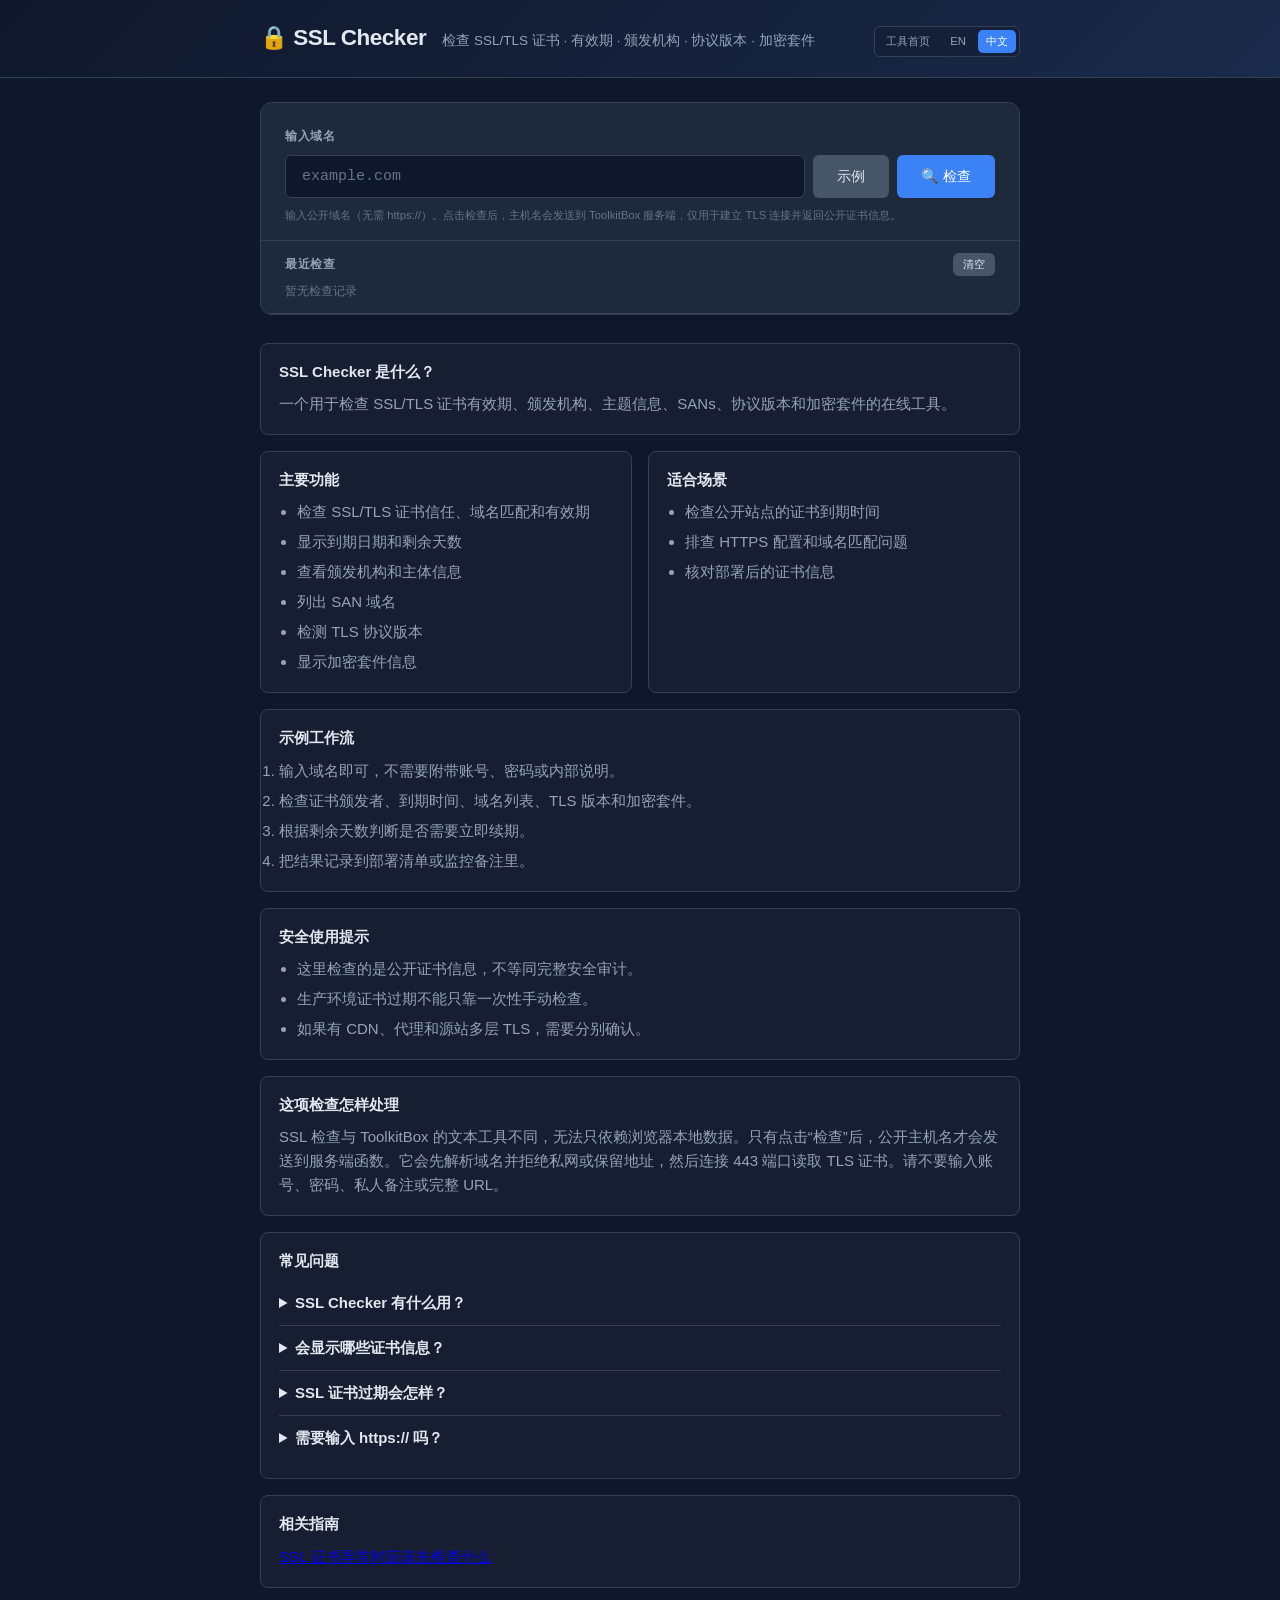
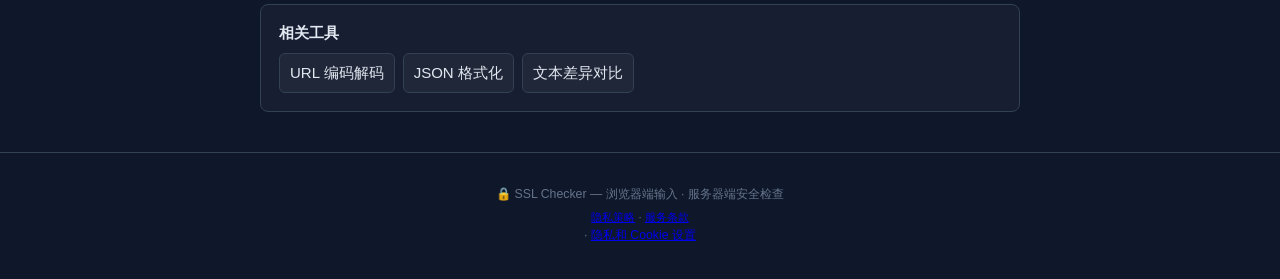
==== commit b4ee2c7f: "Add bilingual privacy settings with safe provider fallback" ====
--- a/zh/index.html
+++ b/zh/index.html
@@ -126,6 +126,7 @@
   </script>
   <script async src="https://pagead2.googlesyndication.com/pagead/js/adsbygoogle.js?client=ca-pub-5333037258750046"
      crossorigin="anonymous"></script>
+  <script defer src="/privacy-controls.js"></script>
 </head>
 <body>
   <header class="header">
@@ -231,7 +232,7 @@
       <p>🔒 SSL Checker — 浏览器端输入 · 服务器端安全检查</p>
       <p class="footer-small"><a href="https://toolkitbox.org/zh/privacy/">隐私策略</a> · <a href="https://toolkitbox.org/zh/terms/">服务条款</a></p>
     </div>
-  </footer>
+   · <a href="https://toolkitbox.org/zh/privacy/#privacy-choices" data-privacy-settings>隐私和 Cookie 设置</a></footer>
 
   <script src="../js/app.js"></script>
 </body>
